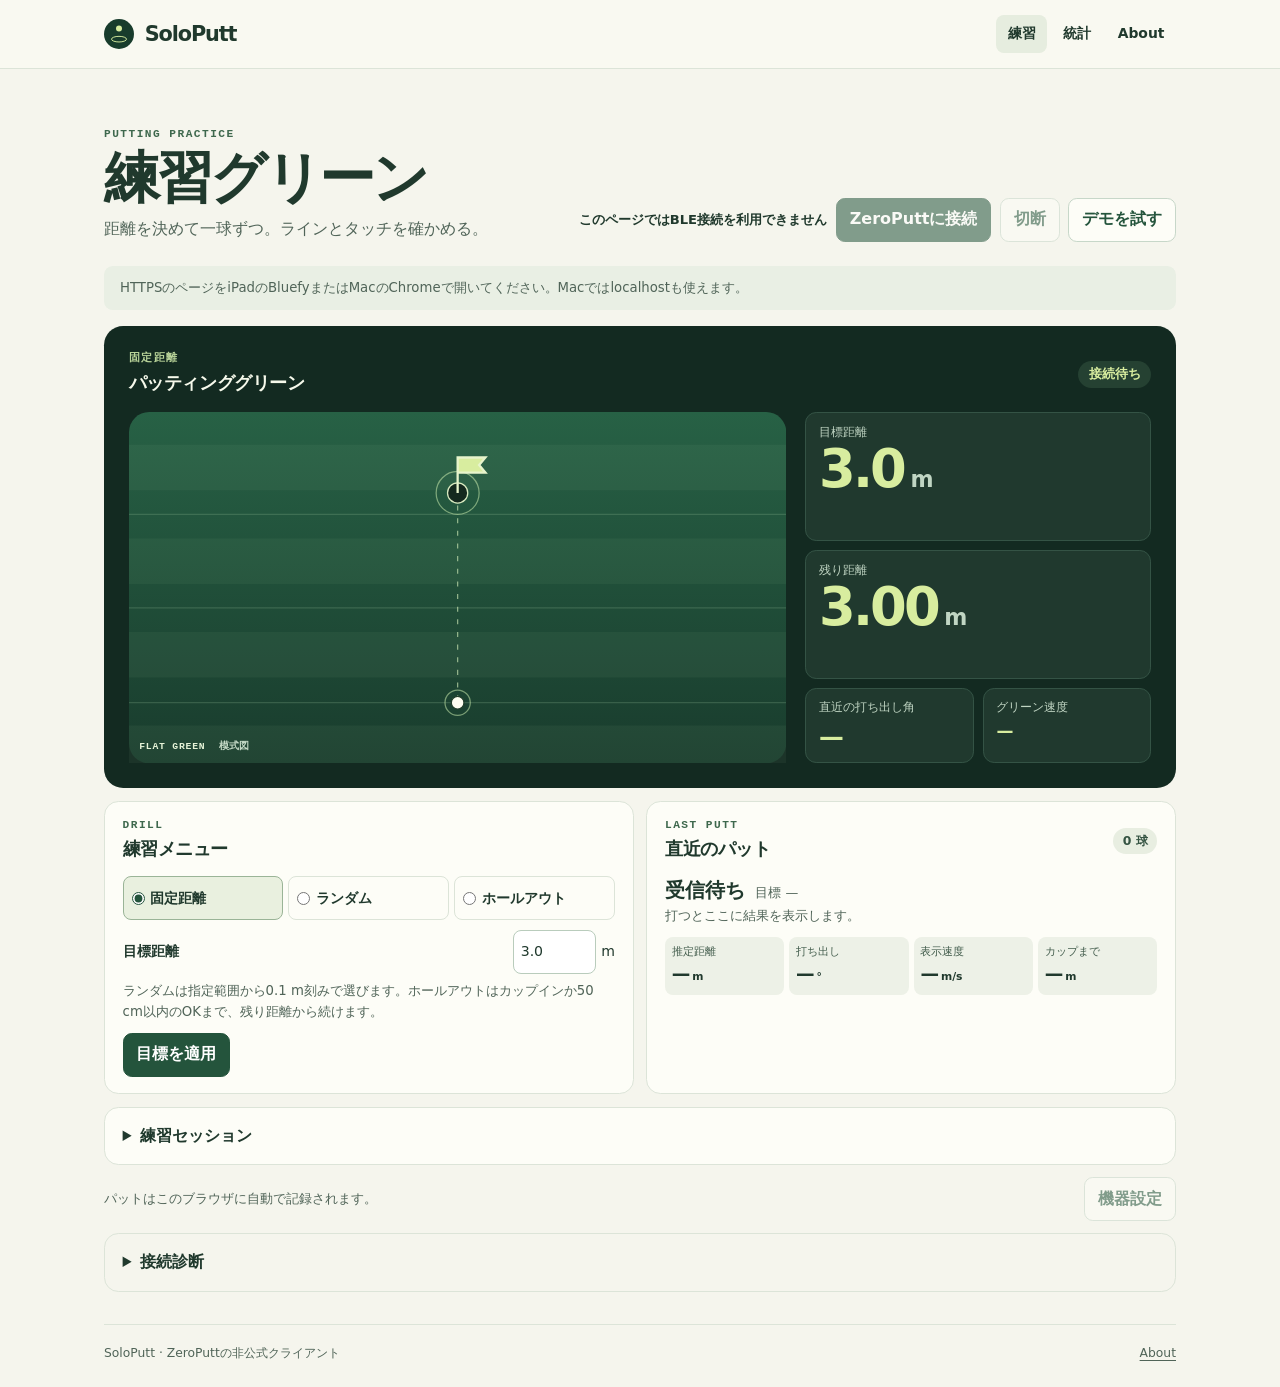
==== site/index.html @ bb700d03 "練習セッションと計測環境を記録" ====
<!doctype html>
<html lang="ja">
<head>
  <meta charset="utf-8">
  <meta name="viewport" content="width=device-width, initial-scale=1">
  <meta name="description" content="SoloPuttはZeroPuttでパッティングを練習し、結果を記録できる非公式Webクライアントです。">
  <title>SoloPutt — パッティング練習</title>
  <link rel="stylesheet" href="./assets/css/style.css">
  <script type="module" src="./assets/js/app.mjs"></script>
</head>
<body>
  <header class="site-header">
    <div class="header-inner">
      <a class="wordmark" href="./" aria-label="SoloPutt ホーム"><span class="brand-mark" aria-hidden="true"></span>SoloPutt</a>
      <nav aria-label="メインメニュー">
        <a href="./" aria-current="page">練習</a><a href="./stats/">統計</a><a href="./about/">About</a>
      </nav>
    </div>
  </header>
  <main>
    <section class="page-heading" aria-labelledby="page-title">
      <div>
        <p class="eyebrow">PUTTING PRACTICE</p>
        <h1 id="page-title">練習グリーン</h1>
        <p>距離を決めて一球ずつ。ラインとタッチを確かめる。</p>
      </div>
      <div class="connection">
        <p id="status" class="status" data-state="idle" role="status">未接続</p>
        <div class="connection-actions">
          <button id="connect" type="button">ZeroPuttに接続</button>
          <button id="disconnect" class="secondary" type="button" disabled>切断</button>
          <button id="practice-demo-toggle" class="secondary" type="button" aria-controls="demo-controls" aria-expanded="false">デモを試す</button>
        </div>
      </div>
    </section>
    <p id="compatibility" class="note banner" hidden>HTTPSのページをiPadのBluefyまたはMacのChromeで開いてください。Macではlocalhostも使えます。</p>

    <section class="green-console" aria-labelledby="green-title">
      <div class="console-top">
        <div><p class="console-kicker" id="scenario-label">固定距離</p><h2 id="green-title">パッティンググリーン</h2></div>
        <span class="console-status" id="round-status" role="status">接続待ち</span>
      </div>
      <div class="console-body">
        <div class="course" id="practice-course">
          <svg viewBox="0 0 520 278" role="img" aria-label="パットの軌道を示すグリーンの模式図">
            <defs>
              <linearGradient id="turf" x2="0%" y2="100%"><stop stop-color="#276145"/><stop offset="1" stop-color="#193c2d"/></linearGradient>
            </defs>
            <rect class="turf" width="520" height="278" rx="16" fill="url(#turf)"/>
            <path class="mow" d="M0 44H520 M0 118H520 M0 192H520 M0 266H520"/>
            <path class="course-lines" d="M0 81H520 M0 155H520 M0 230H520"/>
            <path class="aim-line" d="M260 64V230"/>
            <circle class="cup-ring" cx="260" cy="64" r="17"/>
            <circle class="cup" cx="260" cy="64" r="8"/>
            <path class="flag" d="M260 64V36h22l-5 6 5 6h-22"/>
            <circle class="tee" cx="260" cy="230" r="10"/>
            <line id="trail" x1="260" y1="230" x2="260" y2="230"/>
            <circle id="ball" cx="260" cy="230" r="5"/>
          </svg>
          <div class="course-feedback" id="course-feedback" aria-hidden="true" hidden>
            <span class="feedback-mark" id="feedback-mark"></span>
            <strong id="feedback-title"></strong>
            <small id="feedback-detail"></small>
          </div>
          <span class="course-caption">FLAT GREEN <span>模式図</span></span>
        </div>
        <dl class="console-values">
          <div><dt>目標距離</dt><dd><span id="target">3.0</span><small>m</small></dd></div>
          <div><dt>残り距離</dt><dd><span id="remaining">3.00</span><small>m</small></dd></div>
          <div class="console-detail"><dt>直近の打ち出し角</dt><dd id="green-angle">—</dd></div>
          <div class="console-detail"><dt>グリーン速度</dt><dd id="green-speed">—</dd></div>
        </dl>
      </div>
      <p id="round-progress" class="round-progress" hidden></p>
      <p id="round-notice" class="round-notice" role="status"></p>
      <fieldset id="demo-controls" class="practice-demo" hidden>
        <legend>デモ打球</legend>
        <p>この打球は実打履歴に保存されません。</p>
        <div class="actions">
          <button type="button" data-demo-outcome="holed" data-tone="holed">カップインを再生</button>
          <button type="button" data-demo-outcome="concede" data-tone="concede">OKを再生</button>
          <button type="button" data-demo-outcome="miss" data-tone="miss">ミスを再生</button>
        </div>
      </fieldset>
    </section>

    <div class="practice-grid">
      <section class="panel training-panel" aria-labelledby="training-heading">
        <div class="panel-heading"><p class="eyebrow">DRILL</p><h2 id="training-heading">練習メニュー</h2></div>
        <form id="practice-form">
          <fieldset class="scenario-control">
            <legend class="sr-only">距離の出し方</legend>
            <label><input type="radio" name="scenario" value="fixed" checked><span>固定距離</span></label>
            <label><input type="radio" name="scenario" value="random"><span>ランダム</span></label>
            <label><input type="radio" name="scenario" value="finish"><span>ホールアウト</span></label>
          </fieldset>
          <fieldset id="finish-distance-options" class="finish-distance-options" hidden>
            <legend>開始距離の選び方</legend>
            <label><input type="radio" name="finish-distance" value="fixed" checked> 固定</label>
            <label><input type="radio" name="finish-distance" value="random"> ランダム</label>
          </fieldset>
          <div id="single-distance" class="distance-control">
            <label for="target-range" id="target-label">目標距離</label>
            <div><input id="target-range" type="number" min="0.5" max="20" step="0.1" value="3.0" inputmode="decimal" required><span>m</span></div>
          </div>
          <div id="random-range" class="distance-control random-range" hidden>
            <label>下限 <input id="distance-min" type="number" min="0.5" max="20" step="0.1" value="0.5" inputmode="decimal" required disabled> m</label>
            <label>上限 <input id="distance-max" type="number" min="0.5" max="20" step="0.1" value="3.0" inputmode="decimal" required disabled> m</label>
          </div>
          <p class="note">ランダムは指定範囲から0.1 m刻みで選びます。ホールアウトはカップインか50 cm以内のOKまで、残り距離から続けます。</p>
          <button type="submit" class="apply-target">目標を適用</button>
        </form>
      </section>

      <section class="panel result-panel" aria-labelledby="result-heading">
        <div class="row">
          <div class="panel-heading"><p class="eyebrow">LAST PUTT</p><h2 id="result-heading">直近のパット</h2></div>
          <span id="shot-count" class="count-pill">0 球</span>
        </div>
        <div class="shot-summary">
          <div><strong id="shot-outcome" role="status">受信待ち</strong><span id="shot-target">目標 —</span></div>
          <p id="shot-round" class="shot-round" hidden></p>
          <p id="shot-reason" class="note">打つとここに結果を表示します。</p>
        </div>
        <dl class="measurements">
          <div><dt>推定距離</dt><dd><span id="shot-distance">—</span><small>m</small></dd></div>
          <div><dt>打ち出し</dt><dd><span id="shot-angle">—</span><small id="angle-unit">°</small></dd></div>
          <div><dt>表示速度</dt><dd><span id="shot-speed">—</span><small>m/s</small></dd></div>
          <div><dt>カップまで</dt><dd><span id="shot-remaining">—</span><small>m</small></dd></div>
        </dl>
        <p id="save-status" class="save-status" role="status"></p>
      </section>
    </div>

    <details class="panel session-panel">
      <summary>練習セッション</summary>
      <form id="session-form">
        <div class="session-fields">
          <label>テーマ<input id="session-theme" maxlength="60" placeholder="例：距離感"></label>
          <label>パター<input id="session-putter" maxlength="60"></label>
          <label>マット<input id="session-mat" maxlength="60"></label>
        </div>
        <div class="actions">
          <button type="submit" id="session-start" class="secondary">セッションを開始</button>
          <button type="button" id="session-end" class="secondary" disabled>終了</button>
        </div>
        <p id="session-status" class="note" role="status"></p>
      </form>
    </details>

    <div class="utility-bar">
      <p>パットはこのブラウザに自動で記録されます。</p>
      <button id="open-device-settings" class="secondary" type="button" aria-controls="device-settings" aria-expanded="false" disabled>機器設定</button>
    </div>

    <section id="device-settings" class="panel" aria-labelledby="device-settings-heading" hidden>
      <div class="row">
        <h2 id="device-settings-heading">機器設定</h2>
        <button id="read-device-settings" class="secondary" type="button">本体から読み直す</button>
      </div>
      <dl class="device-values">
        <dt>グリーン速度モード</dt><dd id="device-green-mode">–</dd>
        <dt>グリーン速度</dt><dd id="device-green-speed">–</dd>
      </dl>
      <div class="actions">
        <label for="screen-green-speed">新しいグリーン速度</label>
        <select id="screen-green-speed" disabled>
          <option value="" disabled>速度を選択</option>
        </select>
        <button id="save-green-speed" type="button" disabled>本体に保存</button>
      </div>
      <p id="device-settings-status" class="note" role="status"></p>
      <details>
        <summary>その他の本体設定（閲覧のみ）</summary>
        <p class="note">以下は主にスタンドアロンモードや公式アプリで使う設定です。SoloPuttでは利用せず、現在値のみ表示します。</p>
        <dl class="device-values">
          <dt>Meter / Feet <small>公式アプリのグリーンモードでのグリーンスピード表示</small></dt>
          <dd id="device-unit">–</dd>
          <dt>アニメ効果 <small>スタンドアロン時の本体のボールアニメーション</small></dt>
          <dd id="device-animation">–</dd>
          <dt>パター距離設定 <small>スタンドアロン時の距離設定（検証環境では反映を確認できませんでした）</small></dt>
          <dd id="device-putt-distance">–</dd>
          <dt>コマンド設定 <small>本体センサーで目標距離やグリーンスピードを変更可能にするかどうか</small></dt>
          <dd id="device-command">–</dd>
        </dl>
      </details>
    </section>

    <details class="panel diagnostics">
      <summary>接続診断</summary>
      <p class="note">通常の検索で出てこないときは、絞り込みなしで探せます。TX 9 は計測通知への応答です。</p>
      <button id="scan-all" class="secondary" type="button">絞り込みなしで探す</button>
      <ol id="log"></ol>
    </details>
  </main>
  <footer class="site-footer"><span>SoloPutt · ZeroPuttの非公式クライアント</span><a href="./about/">About</a></footer>
</body>
</html>
---- site/assets/css/style.css ----
:root {
  color-scheme: light;
  font: 16px/1.55 system-ui, -apple-system, sans-serif;
  color: #20392d;
  background: #f5f5ed;
  --text-muted: #506458;
  --line: #dce4d8;
  --paper: #fdfdf7;
  --green: #24543c;
  --lime: #d8ed9f;
}

* { box-sizing: border-box; }
[hidden] { display: none !important; }
body { margin: 0; }
h1, h2, p, dl, dd { margin: 0; }
a { color: inherit; text-underline-offset: .22em; }
:focus-visible { outline: 3px solid #4a8150; outline-offset: 3px; }

.site-header { border-bottom: 1px solid var(--line); background: #f9f9f1; }
.header-inner, main, .site-footer { width: min(100% - 2.5rem, 67rem); margin-inline: auto; }
.header-inner { min-height: 4.25rem; display: flex; align-items: center; justify-content: space-between; gap: 1rem; }
.wordmark { display: inline-flex; gap: .65rem; align-items: center; font-size: 1.3rem; font-weight: 850; letter-spacing: -.055em; text-decoration: none; }
.brand-mark { flex: 0 0 1.9rem; height: 1.9rem; background: url("../images/soloputt-mark.svg") center / contain no-repeat; }
nav { display: flex; align-items: center; gap: .25rem; }
nav a { padding: .5rem .72rem; border-radius: .5rem; font-size: .87rem; font-weight: 700; text-decoration: none; }
nav a:hover, nav a[aria-current="page"] { background: #e6eddf; }
main { padding-block: clamp(1.65rem, 4.5vw, 3.7rem) 2rem; }
.site-footer { border-top: 1px solid var(--line); display: flex; flex-wrap: wrap; justify-content: space-between; gap: .35rem 1rem; padding-block: 1.2rem 1.5rem; font-size: .77rem; color: var(--text-muted); }
.page-heading { display: flex; flex-wrap: wrap; align-items: end; justify-content: space-between; gap: 1.2rem; margin-bottom: 1.5rem; }
.eyebrow, .console-kicker { font: 750 .7rem/1.4 ui-monospace, SFMono-Regular, Menlo, monospace; letter-spacing: .13em; color: #3e684d; }
h1 { font-size: clamp(2rem, 5vw, 3.5rem); font-weight: 850; line-height: 1.14; letter-spacing: -.05em; margin-block: .23rem .45rem; }
.page-heading p:last-child { color: var(--text-muted); }
h2 { font-size: 1.14rem; letter-spacing: -.025em; }
.note { color: var(--text-muted); font-size: .83rem; }
.banner { padding: .75rem 1rem; background: #e9efe4; border-radius: .55rem; margin-block: 0 1rem; }
.connection, .connection-actions, .row, .actions, .utility-bar { display: flex; flex-wrap: wrap; align-items: center; gap: .55rem; }
.row, .utility-bar { justify-content: space-between; gap: .5rem 1rem; }
.status { font-size: .82rem; font-weight: 700; }
.status[data-state="ready"] { color: #195d3d; }
.status[data-state="working"] { color: #7c511b; }
button, select, input { font: inherit; }
button, select { min-height: 44px; border-radius: .55rem; }
button { padding: .48rem .8rem; border: 1px solid var(--green); color: white; background: var(--green); cursor: pointer; font-weight: 700; }
button:not(:disabled):hover { background: #32694c; }
button.secondary { color: var(--green); background: var(--paper); border-color: #c7d7c9; }
button.secondary:not(:disabled):hover { background: #e8efe2; }
button:disabled { opacity: .55; cursor: default; }
select { color: inherit; padding: .35rem .6rem; border: 1px solid #b9ccbc; background: var(--paper); }
.sr-only { position: absolute; width: 1px; height: 1px; padding: 0; margin: -1px; overflow: hidden; clip-path: inset(50%); white-space: nowrap; }

.green-console { padding: clamp(.85rem, 2.5vw, 1.55rem); border-radius: 1.2rem; color: #f6f9eb; background: #132a21; }
.console-top { display: flex; flex-wrap: wrap; justify-content: space-between; gap: .4rem 1rem; align-items: center; margin-bottom: .9rem; }
.console-kicker { color: #b8d399; }
.console-top h2 { margin-top: .15rem; }
.console-status { border-radius: 2rem; padding: .23rem .65rem; font-size: .81rem; font-weight: 750; color: var(--lime); background: #254132; }
.console-body { display: grid; grid-template-columns: minmax(0, 1.9fr) minmax(0, 1fr); gap: clamp(.7rem, 2vw, 1.2rem); }
.course { min-width: 0; align-self: center; position: relative; }
.course svg { width: 100%; display: block; }
.mow { stroke: #b7dfad; stroke-width: 36; opacity: .055; }
.course-lines { stroke: #aad2a9; opacity: .2; }
.aim-line { stroke: #cce8b5; stroke-dasharray: 4 6; opacity: .65; }
.cup-ring, .tee { fill: none; stroke: #c4e6aa; opacity: .56; }
.cup { fill: #14291e; stroke: #d7e9bf; }
.flag { stroke: #e7f5cc; stroke-width: 1.8; fill: var(--lime); }
#trail { stroke: #d9f098; stroke-width: 2; stroke-linecap: round; }
#ball { fill: #fffef1; stroke: #233e2b; stroke-width: 1; }
.course-caption { position: absolute; bottom: .62rem; left: .65rem; color: #e5f2d7; font: 700 .61rem/1.4 ui-monospace, monospace; letter-spacing: .08em; }
.course-caption span { margin-left: .4rem; color: #c6dac7; letter-spacing: 0; }
.console-values { display: grid; grid-template: 1fr 1fr auto / repeat(2, minmax(0, 1fr)); gap: .55rem; }
.console-values > div { padding: .55rem .8rem; background: #20392e; border: 1px solid #345345; border-radius: .7rem; }
.console-values > div:not(.console-detail) { grid-column: 1 / -1; }
.console-values dt { color: #c0d5c3; }
.console-values dd { color: var(--lime); font-size: clamp(1.5rem, 5vw, 3.3rem); line-height: 1.05; letter-spacing: -.055em; }
.console-values dd small { color: #c0d5c3; margin-left: .3em; font-size: .42em; }
.console-values .console-detail dd { margin-top: .2rem; font-size: clamp(.83rem, 2.15vw, 1.06rem); line-height: 1.35; letter-spacing: 0; }
.console-values #green-angle { font-size: clamp(1.1rem, 3vw, 1.55rem); }
dt { font-size: .78rem; }
dd { font-weight: 800; font-variant-numeric: tabular-nums; }

.practice-grid, .about-grid { display: grid; grid-template-columns: 1fr 1fr; gap: .8rem; margin-top: .8rem; }
.panel { min-width: 0; border: 1px solid var(--line); border-radius: .9rem; background: var(--paper); padding: 1rem 1.1rem; }
.panel-heading h2 { margin-top: .12rem; }
.scenario-control { padding: 0; margin: .8rem 0 .6rem; border: 0; display: flex; gap: .32rem; }
.scenario-control label { display: flex; align-items: center; gap: .35rem; flex: 1; min-height: 44px; padding: .4rem .5rem; border-radius: .5rem; border: 1px solid var(--line); cursor: pointer; font-size: .87rem; font-weight: 700; }
.scenario-control label:has(:checked) { background: #e9f0df; border-color: #9ab497; }
.scenario-control input { margin: 0; accent-color: var(--green); }
.distance-control { display: flex; align-items: center; justify-content: space-between; flex-wrap: wrap; gap: .5rem 1rem; margin-bottom: .45rem; font-size: .88rem; }
.distance-control label { font-weight: 650; }
.distance-control input { width: 5.2rem; min-height: 44px; margin-right: .35rem; border: 1px solid #b9ccbc; border-radius: .5rem; padding: .35rem .45rem; color: inherit; background: white; }
.apply-target { margin-top: .65rem; }
.count-pill { border-radius: 2rem; padding: .2rem .6rem; color: #345342; background: #e8eee1; font-size: .78rem; font-weight: 700; }
.shot-summary { margin: .75rem 0 .6rem; }
.shot-summary > div { display: flex; flex-wrap: wrap; align-items: baseline; gap: .25rem .65rem; }
#shot-outcome { font-size: 1.24rem; }
#shot-outcome[data-outcome="holed"] { color: #185336; }
#shot-outcome[data-outcome="concede"] { color: #176064; }
#shot-outcome[data-outcome="miss"] { color: #77521e; }
#shot-target { color: var(--text-muted); font-size: .8rem; }
.measurements { display: grid; grid-template-columns: repeat(4, minmax(0, 1fr)); gap: .32rem; }
.measurements > div { border-radius: .5rem; background: #edf1e7; padding: .4rem .42rem; }
.measurements dt { white-space: nowrap; font-size: .69rem; color: #425c4c; }
.measurements dd { font-size: clamp(.86rem, 2vw, 1.16rem); overflow-wrap: anywhere; }
.measurements small { font-size: .58em; margin-left: .18em; }
.save-status:not(:empty) { margin-top: .55rem; color: #8a4524; font-size: .83rem; }
.utility-bar { margin-block: .75rem; }
.utility-bar p { font-size: .82rem; color: var(--text-muted); }

#device-settings { margin-bottom: .65rem; }
#device-settings .actions, #device-settings details { margin-top: .7rem; }
.device-values { display: grid; grid-template-columns: 1fr 1fr; gap: .45rem .65rem; margin-block: .65rem; }
.device-values dd { font-size: .9rem; overflow-wrap: anywhere; }
.device-values small { display: block; color: var(--text-muted); }
summary { cursor: pointer; font-weight: 700; }
details .note { margin-top: .5rem; }
.diagnostics { background: transparent; }
#scan-all { margin-top: .5rem; }
#log { margin: .5rem 0 0; padding-left: 1.35rem; font: .81rem/1.6 ui-monospace, monospace; overflow-wrap: anywhere; }

.stats-filters { display: flex; flex-wrap: wrap; gap: .5rem; }
.custom-range { width: 100%; padding: 0; margin: 0; border: 0; }
.stats-filter input[type="date"] { min-height: 44px; border: 1px solid #b9ccbc; border-radius: .55rem; padding: .35rem .6rem; background: var(--paper); color: inherit; }
.stats-filter { display: grid; gap: .2rem; min-width: 10rem; font-size: .83rem; font-weight: 700; }
.stat-cards { display: grid; grid-template-columns: repeat(4, minmax(0, 1fr)); gap: .7rem; margin-bottom: .75rem; }
.stat-cards dt { color: var(--text-muted); }
.stat-cards dd { font-size: clamp(1.2rem, 4vw, 2.5rem); }
.stat-cards .stat-note { font-size: .75rem; font-weight: 400; color: var(--text-muted); }
.stats-section, .csv-tools, .demo-tools, .delete-tools { margin-bottom: .7rem; }
#csv-status:not(:empty) { margin-top: .4rem; }
#csv-status[data-error="true"] { color: #8a4524; }
.table-wrap { margin-block: .55rem .4rem; overflow-x: auto; }
table { width: 100%; border-collapse: collapse; white-space: nowrap; font-size: .87rem; font-variant-numeric: tabular-nums; }
th, td { text-align: left; border-bottom: 1px solid var(--line); padding: .53rem .65rem; }
th { background: #e8eee1; font-size: .78rem; }
tbody tr:nth-child(even) { background: #f1f4eb; }
tbody tr:hover { background: #eaf0e4; }
[data-tone] { --tone-ink: #42564c; --tone-bg: #e8eee8; }
[data-tone="left"] { --tone-ink: #334e81; --tone-bg: #e6edf9; }
[data-tone="right"] { --tone-ink: #604373; --tone-bg: #f0e8f4; }
[data-tone="holed"] { --tone-ink: #185336; --tone-bg: #e0f1de; }
[data-tone="concede"] { --tone-ink: #176064; --tone-bg: #dff1ef; }
[data-tone="short"], [data-tone="miss"] { --tone-ink: #77521e; --tone-bg: #f8edd6; }
[data-tone="over"] { --tone-ink: #823d30; --tone-bg: #f9e9e2; }
.metric { display: inline-block; padding: .15rem .45rem; border-radius: .35rem; color: var(--tone-ink); background: var(--tone-bg); font-weight: 650; }
.stat-accent { border-top: .25rem solid var(--tone-ink); }
.stat-accent dd { color: var(--tone-ink); }
.history-pages { display: flex; flex-wrap: wrap; justify-content: space-between; gap: .5rem; margin-top: .75rem; }
.direction-sides { display: grid; grid-template-columns: 1fr 1.3fr 1fr; gap: .4rem; margin-top: .75rem; text-align: center; }
.direction-sides div { color: var(--tone-ink); padding: .4rem .25rem; border-radius: .45rem; background: var(--tone-bg); }
.direction-sides dd { font-size: .88rem; }
.direction-count { display: block; font-size: .73rem; font-weight: 600; }
.direction-table { table-layout: fixed; }
.direction-table th, .direction-table td { text-align: center; padding-inline: .4rem; }
.direction-table th:nth-child(2) { width: clamp(4.5rem, 15vw, 6rem); }
.direction-bar { display: grid; grid-template-columns: clamp(1.6rem, 5vw, 2.6rem) minmax(0, 1fr); align-items: center; gap: .25rem; }
.direction-bar.right { grid-template-columns: minmax(0, 1fr) clamp(1.6rem, 5vw, 2.6rem); }
.direction-track { position: relative; display: block; height: .85rem; border-radius: .25rem; background: #e8eee1; }
.direction-bar.right .direction-track { grid-area: 1 / 1; }
.direction-track > span { position: absolute; inset-block: 0; inset-inline-end: 0; border-radius: inherit; background: #526b9b; }
.direction-bar.right .direction-track > span { inset-inline: 0 auto; background: #79618c; }
#pace-chart .direction-track > span { background: #a67828; }
#pace-chart .direction-bar.right .direction-track > span { background: #a2503d; }

.article p { color: var(--text-muted); margin-top: .65rem; }
.article a { color: var(--green); font-weight: 700; }

@media (max-width: 46rem) {
  .practice-grid { grid-template-columns: 1fr; }
}
@media (max-width: 32rem) {
  .header-inner, main, .site-footer { width: calc(100% - 1.25rem); }
  .header-inner { gap: .4rem; }
  nav { gap: .1rem; }
  nav a { padding: .48rem .45rem; }
  .console-body { grid-template-columns: 1fr; }
  .console-values { grid-template-rows: auto auto; }
  .console-values > div:not(.console-detail) { grid-column: auto; }
  .console-values > div { padding: .45rem .36rem; }
  .console-values dt { font-size: .68rem; }
  .about-grid { grid-template-columns: 1fr; }
  .stat-cards { grid-template-columns: repeat(2, minmax(0, 1fr)); gap: .3rem; }
  .stat-cards .panel { padding: .5rem .4rem; }
}

.course-feedback {
  position: absolute;
  inset-inline: .35rem;
  top: 57%;
  transform: translateY(-50%);
  width: fit-content;
  max-width: calc(100% - .7rem);
  margin-inline: auto;
  display: grid;
  justify-items: center;
  gap: .12rem;
  padding: .42rem clamp(.6rem, 2vw, 1.15rem);
  border-radius: .8rem;
  color: var(--tone-ink);
  background: var(--tone-bg);
  box-shadow: 0 .35rem 1.15rem #09191155;
  text-align: center;
  pointer-events: none;
  animation: feedback-pop .26s ease-out both;
}
.feedback-mark { border-radius: 50%; display: grid; place-items: center; min-width: 1.7rem; height: 1.7rem; padding-inline: .2rem; background: var(--tone-ink); color: #fff; font-size: .82rem; font-weight: 800; }
.course-feedback strong { font-size: clamp(1rem, 3vw, 1.4rem); line-height: 1.15; }
.course-feedback small { font-size: .74rem; font-weight: 650; }
.course[data-feedback="holed"] .cup-ring { transform-box: fill-box; transform-origin: center; stroke: #d9f098; stroke-width: 2.5; animation: cup-pulse .68s ease-out 2; }
.course[data-feedback="concede"] #trail { stroke: #91e1d6; }
.course[data-feedback="miss"] #trail { stroke: #f2c481; }
@keyframes feedback-pop { from { transform: translateY(-45%) scale(.94); opacity: 0; } to { transform: translateY(-50%) scale(1); opacity: 1; } }
@keyframes cup-pulse { from { transform: scale(.72); opacity: 1; } to { transform: scale(1.85); opacity: 0; } }
@media (prefers-reduced-motion: reduce) {
  .course-feedback, .course[data-feedback="holed"] .cup-ring { animation: none; }
}

.round-progress { margin-top: .7rem; color: #cbe3b7; font-size: .85rem; font-weight: 700; }
.round-notice:not(:empty) { margin-top: .35rem; color: #ffe0aa; font-size: .82rem; }
.shot-round { margin-top: .3rem; font-size: .88rem; font-weight: 750; }
.finish-totals { display: grid; grid-template-columns: repeat(auto-fit, minmax(7.3rem, 1fr)); gap: .4rem; margin-block: .7rem .45rem; }
.finish-totals > div { padding: .45rem .55rem; border-radius: .45rem; color: var(--tone-ink, #42564c); background: var(--tone-bg, #e8eee8); }
.finish-totals dd { font-size: 1rem; }

#demo-status { font-size: .88rem; font-weight: 750; }

.finish-distance-options { border: 0; margin: 0 0 .6rem; padding: 0; font-size: .88rem; }
.finish-distance-options legend { margin-bottom: .2rem; font-weight: 650; }
.finish-distance-options label { display: inline-flex; align-items: center; min-height: 36px; margin-right: .65rem; }
.finish-distance-options input { accent-color: var(--green); margin-right: .25rem; }
.random-range { justify-content: flex-start; }
.random-range input { margin-inline: .2rem 0; }

.practice-demo { margin: .8rem 0 0; padding: .5rem .65rem .65rem; border: 1px solid #4a6755; border-radius: .55rem; }
.practice-demo legend { padding-inline: .25rem; color: #d9ecc6; font-weight: 750; }
.practice-demo p { color: #c0d5c3; font-size: .82rem; }
.practice-demo .actions { margin-top: .45rem; }
.practice-demo button[data-tone] { border-color: var(--tone-bg); background: var(--tone-bg); color: var(--tone-ink); }
.practice-demo button[data-tone]:not(:disabled):hover { filter: brightness(1.08); }

.delete-range { display: flex; flex-wrap: wrap; align-items: end; gap: .5rem; margin-block: .7rem; }
button.secondary.danger-button { color: #873c34; border-color: #d9b8b2; }
button.secondary.danger-button:not(:disabled):hover { background: #f8e9e5; }
#delete-status:not(:empty) { margin-top: .45rem; }
#delete-status[data-error="true"] { color: #873c34; }

.session-panel { margin-top: .8rem; }
.session-fields { display: flex; flex-wrap: wrap; gap: .5rem; margin-block: .65rem; }
.session-fields label { display: grid; flex: 1 1 10rem; gap: .25rem; font-size: .85rem; font-weight: 650; }
.session-fields input { min-width: 0; min-height: 44px; padding: .4rem .55rem; border: 1px solid #b9ccbc; border-radius: .55rem; color: inherit; background: var(--paper); }
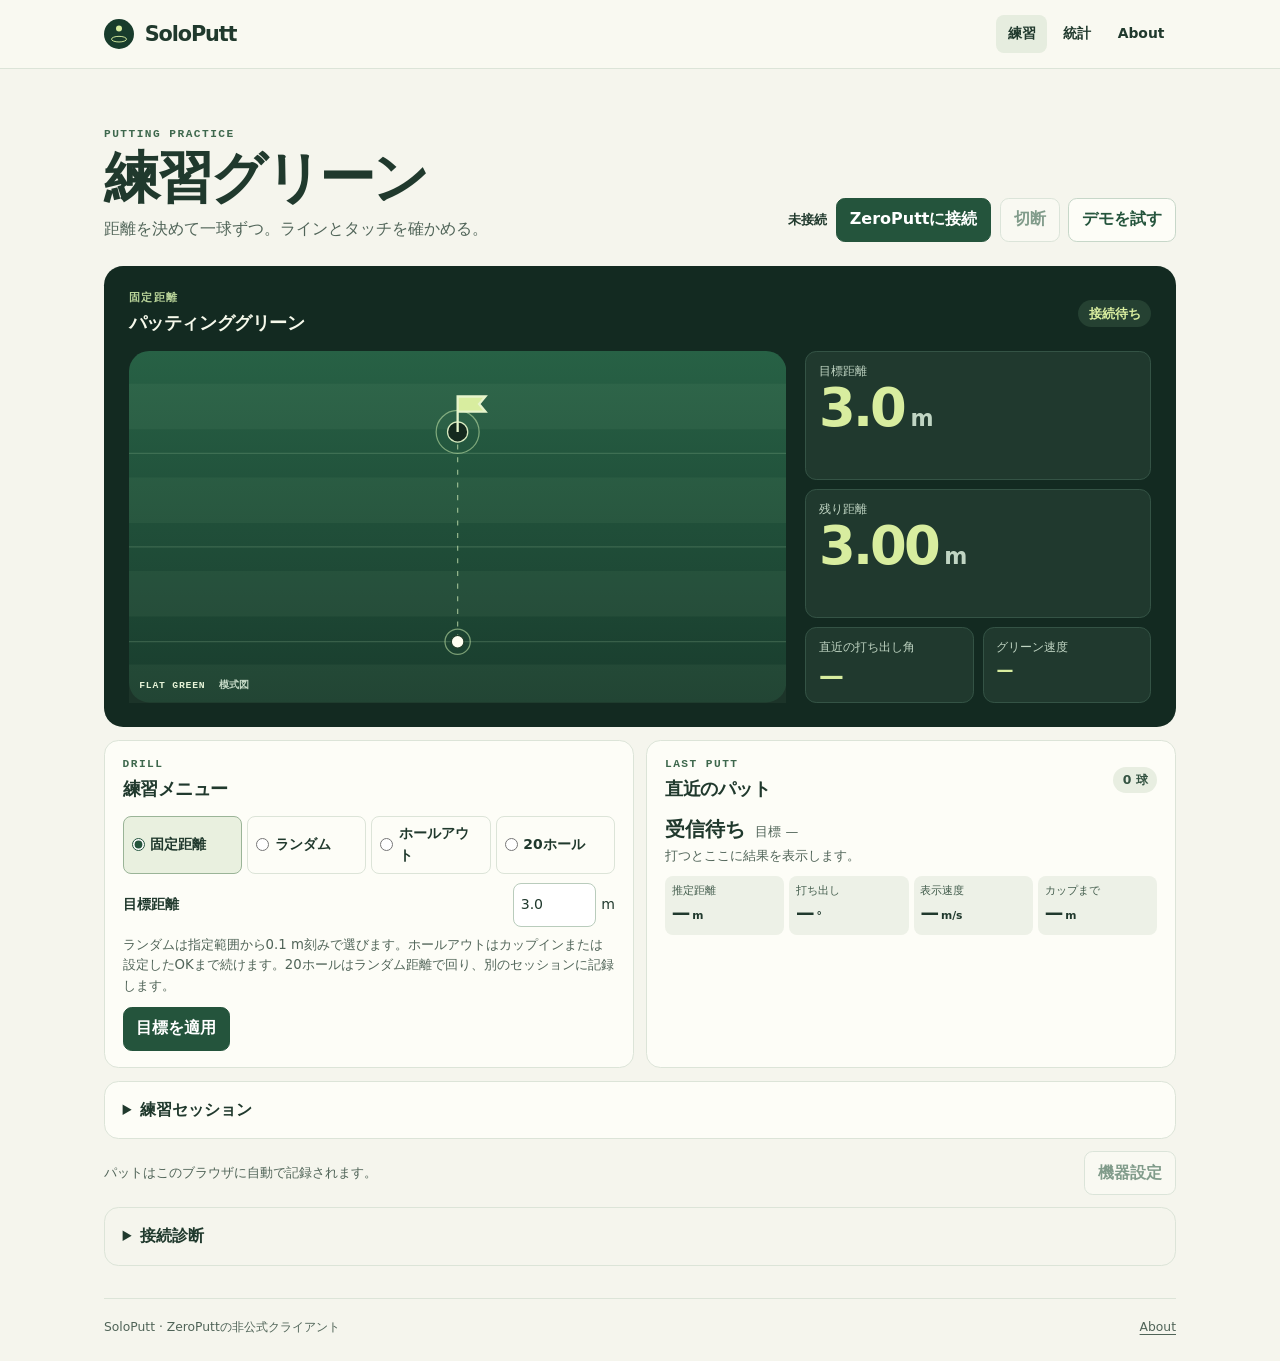
==== commit 41005c54: "20ホールを独立メニューにし進行表示を明確化" ====
--- a/site/index.html
+++ b/site/index.html
@@ -40,6 +40,8 @@
         <div><p class="console-kicker" id="scenario-label">固定距離</p><h2 id="green-title">パッティンググリーン</h2></div>
         <span class="console-status" id="round-status" role="status">接続待ち</span>
       </div>
+      <p id="green-shot-summary" class="green-shot-summary" role="status" hidden></p>
+      <p id="test-progress" class="round-progress test-progress" role="status" hidden></p>
       <div class="console-body">
         <div class="course" id="practice-course">
           <svg viewBox="0 0 520 278" role="img" aria-label="パットの軌道を示すグリーンの模式図">
@@ -93,11 +95,19 @@
             <label><input type="radio" name="scenario" value="fixed" checked><span>固定距離</span></label>
             <label><input type="radio" name="scenario" value="random"><span>ランダム</span></label>
             <label><input type="radio" name="scenario" value="finish"><span>ホールアウト</span></label>
+            <label><input type="radio" name="scenario" value="test"><span>20ホール</span></label>
           </fieldset>
           <fieldset id="finish-distance-options" class="finish-distance-options" hidden>
-            <legend>開始距離の選び方</legend>
-            <label><input type="radio" name="finish-distance" value="fixed" checked> 固定</label>
-            <label><input type="radio" name="finish-distance" value="random"> ランダム</label>
+            <legend>ホールアウトの設定</legend>
+            <div id="finish-start-choice">
+              <label><input type="radio" name="finish-distance" value="fixed" checked> 固定</label>
+              <label><input type="radio" name="finish-distance" value="random"> ランダム</label>
+            </div>
+            <label for="ok-distance">OKの距離
+              <select id="ok-distance" name="ok-distance">
+                <option value="0">なし</option><option value="0.3">30 cm</option><option value="0.5" selected>50 cm</option>
+              </select>
+            </label>
           </fieldset>
           <div id="single-distance" class="distance-control">
             <label for="target-range" id="target-label">目標距離</label>
@@ -107,8 +117,8 @@
             <label>下限 <input id="distance-min" type="number" min="0.5" max="20" step="0.1" value="0.5" inputmode="decimal" required disabled> m</label>
             <label>上限 <input id="distance-max" type="number" min="0.5" max="20" step="0.1" value="3.0" inputmode="decimal" required disabled> m</label>
           </div>
-          <p class="note">ランダムは指定範囲から0.1 m刻みで選びます。ホールアウトはカップインか50 cm以内のOKまで、残り距離から続けます。</p>
-          <button type="submit" class="apply-target">目標を適用</button>
+          <p class="note">ランダムは指定範囲から0.1 m刻みで選びます。ホールアウトはカップインまたは設定したOKまで続けます。20ホールはランダム距離で回り、別のセッションに記録します。</p>
+          <button id="apply-practice" type="submit" class="apply-target">目標を適用</button>
         </form>
       </section>
 
--- a/site/assets/css/style.css
+++ b/site/assets/css/style.css
@@ -53,6 +53,17 @@
 .console-top { display: flex; flex-wrap: wrap; justify-content: space-between; gap: .4rem 1rem; align-items: center; margin-bottom: .9rem; }
 .console-kicker { color: #b8d399; }
 .console-top h2 { margin-top: .15rem; }
+.green-shot-summary {
+  margin-bottom: .6rem;
+  padding: .35rem .6rem;
+  border-radius: .45rem;
+  background: #294a37;
+  color: #edf5dc;
+  font-size: clamp(.72rem, 2.7vw, .92rem);
+  font-weight: 700;
+  font-variant-numeric: tabular-nums;
+  overflow-wrap: anywhere;
+}
 .console-status { border-radius: 2rem; padding: .23rem .65rem; font-size: .81rem; font-weight: 750; color: var(--lime); background: #254132; }
 .console-body { display: grid; grid-template-columns: minmax(0, 1.9fr) minmax(0, 1fr); gap: clamp(.7rem, 2vw, 1.2rem); }
 .course { min-width: 0; align-self: center; position: relative; }
@@ -82,7 +93,7 @@
 .panel { min-width: 0; border: 1px solid var(--line); border-radius: .9rem; background: var(--paper); padding: 1rem 1.1rem; }
 .panel-heading h2 { margin-top: .12rem; }
 .scenario-control { padding: 0; margin: .8rem 0 .6rem; border: 0; display: flex; gap: .32rem; }
-.scenario-control label { display: flex; align-items: center; gap: .35rem; flex: 1; min-height: 44px; padding: .4rem .5rem; border-radius: .5rem; border: 1px solid var(--line); cursor: pointer; font-size: .87rem; font-weight: 700; }
+.scenario-control label { min-width: 0; display: flex; align-items: center; gap: .35rem; flex: 1; min-height: 44px; padding: .4rem .5rem; border-radius: .5rem; border: 1px solid var(--line); cursor: pointer; font-size: .87rem; font-weight: 700; }
 .scenario-control label:has(:checked) { background: #e9f0df; border-color: #9ab497; }
 .scenario-control input { margin: 0; accent-color: var(--green); }
 .distance-control { display: flex; align-items: center; justify-content: space-between; flex-wrap: wrap; gap: .5rem 1rem; margin-bottom: .45rem; font-size: .88rem; }
@@ -178,6 +189,7 @@
   .console-values > div { padding: .45rem .36rem; }
   .console-values dt { font-size: .68rem; }
   .about-grid { grid-template-columns: 1fr; }
+  .scenario-control { display: grid; grid-template-columns: repeat(2, minmax(0, 1fr)); }
   .stat-cards { grid-template-columns: repeat(2, minmax(0, 1fr)); gap: .3rem; }
   .stat-cards .panel { padding: .5rem .4rem; }
 }
@@ -215,6 +227,7 @@
 }
 
 .round-progress { margin-top: .7rem; color: #cbe3b7; font-size: .85rem; font-weight: 700; }
+.test-progress { margin-top: 0; margin-bottom: .6rem; }
 .round-notice:not(:empty) { margin-top: .35rem; color: #ffe0aa; font-size: .82rem; }
 .shot-round { margin-top: .3rem; font-size: .88rem; font-weight: 750; }
 .finish-totals { display: grid; grid-template-columns: repeat(auto-fit, minmax(7.3rem, 1fr)); gap: .4rem; margin-block: .7rem .45rem; }
@@ -247,3 +260,22 @@
 .session-fields { display: flex; flex-wrap: wrap; gap: .5rem; margin-block: .65rem; }
 .session-fields label { display: grid; flex: 1 1 10rem; gap: .25rem; font-size: .85rem; font-weight: 650; }
 .session-fields input { min-width: 0; min-height: 44px; padding: .4rem .55rem; border: 1px solid #b9ccbc; border-radius: .55rem; color: inherit; background: var(--paper); }
+
+.analysis-panel { margin-bottom: .7rem; }
+.analysis-controls { align-items: end; margin-block: .65rem; }
+.analysis-controls .stats-filter { min-width: 0; max-width: 100%; }
+#analysis-session { width: 21rem; max-width: 100%; }
+.analysis-section { margin-top: .95rem; padding-top: .75rem; border-top: 1px solid var(--line); }
+.analysis-section .note { margin-top: .25rem; }
+#analysis-scatter { display: block; width: min(100%, 42rem); margin-block: .4rem; border-radius: .55rem; background: #f1f4eb; }
+#analysis-scatter text { fill: #42564c; font: 11px system-ui, sans-serif; }
+#analysis-scatter line { stroke: #82988a; }
+#analysis-scatter circle { fill: #9a5242; opacity: .58; }
+#analysis-scatter circle[data-outcome="concede"] { fill: #176064; }
+#analysis-scatter circle[data-outcome="unjudged"] { fill: #66786c; }
+#analysis-scatter .cup-point { fill: #225a3b; opacity: 1; }
+.angle-trend { display: block; height: .3rem; min-width: .12rem; margin-top: .2rem; border-radius: .2rem; background: #526b9b; }
+
+.about-device { display: grid; grid-template-columns: minmax(0, 1.2fr) minmax(0, 1fr); gap: 1.1rem; align-items: center; }
+.about-device img { display: block; width: 100%; height: auto; border-radius: .6rem; }
+@media (max-width: 40rem) { .about-device { grid-template-columns: 1fr; } }
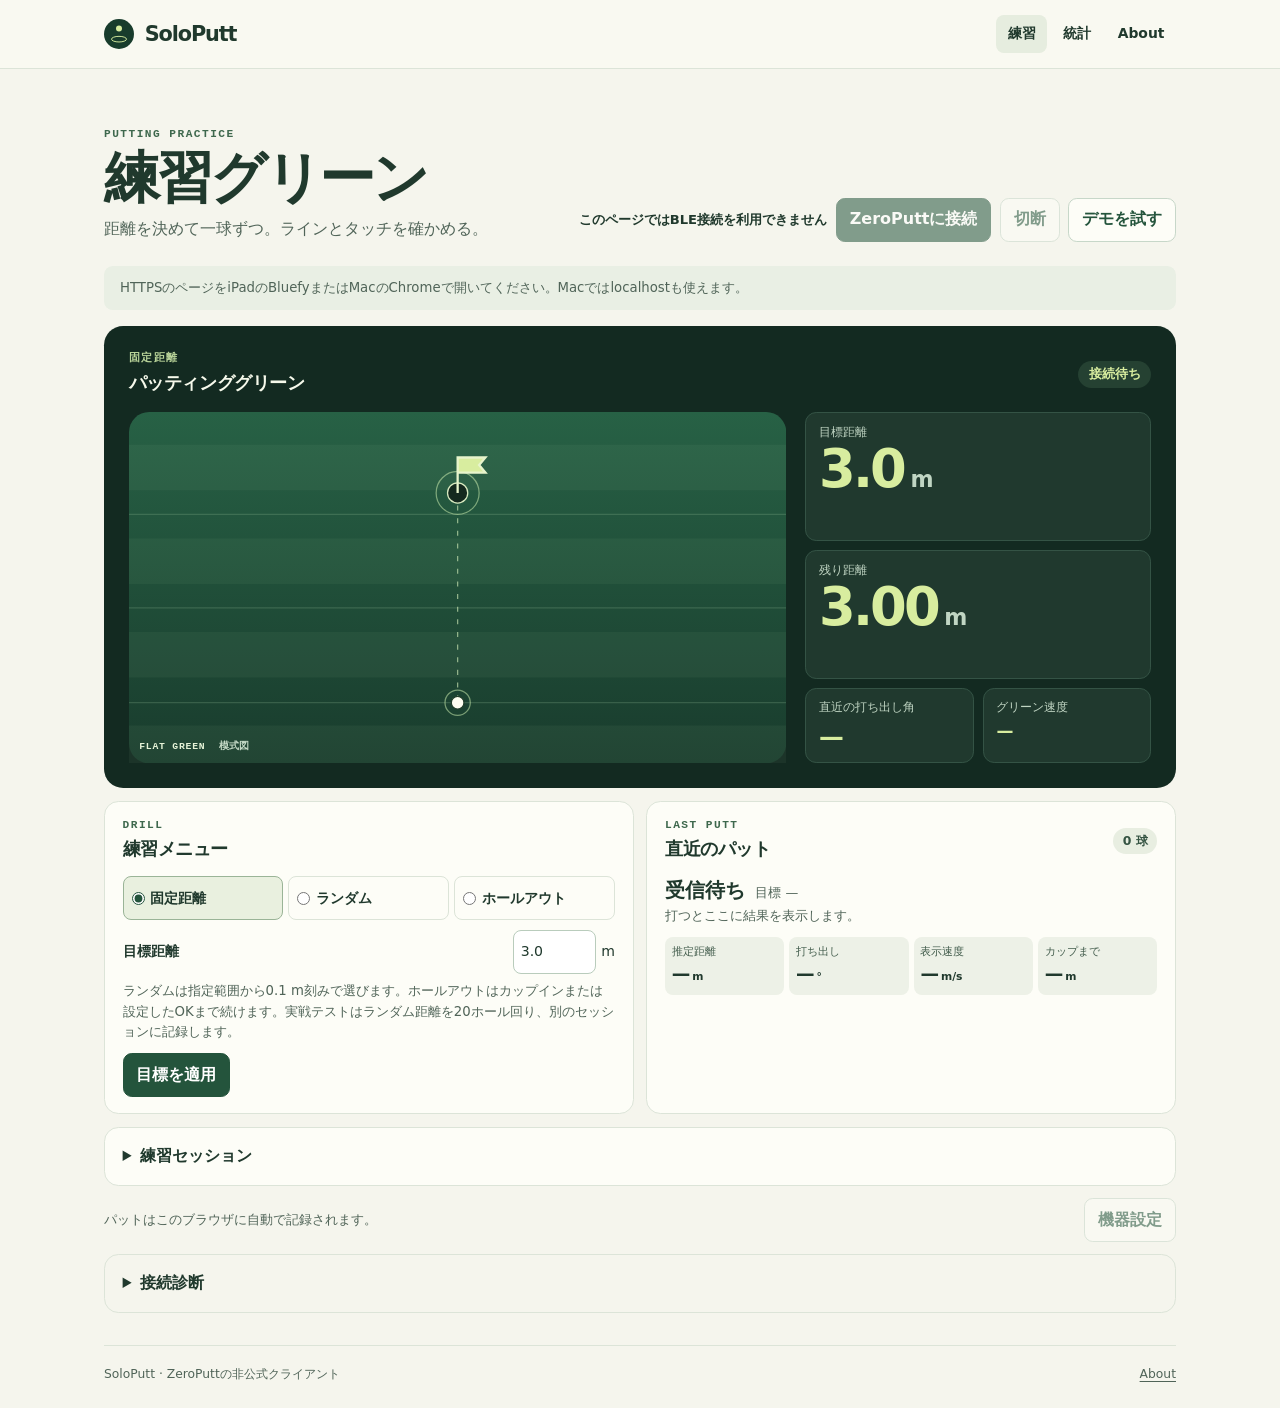
==== commit fbba8b80: "グリーン上に前後・左右・残りのショット結果を表示" ====
--- a/site/index.html
+++ b/site/index.html
@@ -41,7 +41,6 @@
         <span class="console-status" id="round-status" role="status">接続待ち</span>
       </div>
       <p id="green-shot-summary" class="green-shot-summary" role="status" hidden></p>
-      <p id="test-progress" class="round-progress test-progress" role="status" hidden></p>
       <div class="console-body">
         <div class="course" id="practice-course">
           <svg viewBox="0 0 520 278" role="img" aria-label="パットの軌道を示すグリーンの模式図">
@@ -73,6 +72,7 @@
           <div class="console-detail"><dt>グリーン速度</dt><dd id="green-speed">—</dd></div>
         </dl>
       </div>
+      <p id="test-progress" class="round-progress" role="status" hidden></p>
       <p id="round-progress" class="round-progress" hidden></p>
       <p id="round-notice" class="round-notice" role="status"></p>
       <fieldset id="demo-controls" class="practice-demo" hidden>
@@ -95,14 +95,12 @@
             <label><input type="radio" name="scenario" value="fixed" checked><span>固定距離</span></label>
             <label><input type="radio" name="scenario" value="random"><span>ランダム</span></label>
             <label><input type="radio" name="scenario" value="finish"><span>ホールアウト</span></label>
-            <label><input type="radio" name="scenario" value="test"><span>20ホール</span></label>
           </fieldset>
           <fieldset id="finish-distance-options" class="finish-distance-options" hidden>
-            <legend>ホールアウトの設定</legend>
-            <div id="finish-start-choice">
-              <label><input type="radio" name="finish-distance" value="fixed" checked> 固定</label>
-              <label><input type="radio" name="finish-distance" value="random"> ランダム</label>
-            </div>
+            <legend>開始距離の選び方</legend>
+            <label><input type="radio" name="finish-distance" value="fixed" checked> 固定</label>
+            <label><input type="radio" name="finish-distance" value="random"> ランダム</label>
+            <label><input type="checkbox" id="test-twenty" name="test-twenty"> 実戦テスト20ホール</label>
             <label for="ok-distance">OKの距離
               <select id="ok-distance" name="ok-distance">
                 <option value="0">なし</option><option value="0.3">30 cm</option><option value="0.5" selected>50 cm</option>
@@ -117,8 +115,8 @@
             <label>下限 <input id="distance-min" type="number" min="0.5" max="20" step="0.1" value="0.5" inputmode="decimal" required disabled> m</label>
             <label>上限 <input id="distance-max" type="number" min="0.5" max="20" step="0.1" value="3.0" inputmode="decimal" required disabled> m</label>
           </div>
-          <p class="note">ランダムは指定範囲から0.1 m刻みで選びます。ホールアウトはカップインまたは設定したOKまで続けます。20ホールはランダム距離で回り、別のセッションに記録します。</p>
-          <button id="apply-practice" type="submit" class="apply-target">目標を適用</button>
+          <p class="note">ランダムは指定範囲から0.1 m刻みで選びます。ホールアウトはカップインまたは設定したOKまで続けます。実戦テストはランダム距離を20ホール回り、別のセッションに記録します。</p>
+          <button type="submit" class="apply-target">目標を適用</button>
         </form>
       </section>
 
--- a/site/assets/css/style.css
+++ b/site/assets/css/style.css
@@ -93,7 +93,7 @@
 .panel { min-width: 0; border: 1px solid var(--line); border-radius: .9rem; background: var(--paper); padding: 1rem 1.1rem; }
 .panel-heading h2 { margin-top: .12rem; }
 .scenario-control { padding: 0; margin: .8rem 0 .6rem; border: 0; display: flex; gap: .32rem; }
-.scenario-control label { min-width: 0; display: flex; align-items: center; gap: .35rem; flex: 1; min-height: 44px; padding: .4rem .5rem; border-radius: .5rem; border: 1px solid var(--line); cursor: pointer; font-size: .87rem; font-weight: 700; }
+.scenario-control label { display: flex; align-items: center; gap: .35rem; flex: 1; min-height: 44px; padding: .4rem .5rem; border-radius: .5rem; border: 1px solid var(--line); cursor: pointer; font-size: .87rem; font-weight: 700; }
 .scenario-control label:has(:checked) { background: #e9f0df; border-color: #9ab497; }
 .scenario-control input { margin: 0; accent-color: var(--green); }
 .distance-control { display: flex; align-items: center; justify-content: space-between; flex-wrap: wrap; gap: .5rem 1rem; margin-bottom: .45rem; font-size: .88rem; }
@@ -189,7 +189,6 @@
   .console-values > div { padding: .45rem .36rem; }
   .console-values dt { font-size: .68rem; }
   .about-grid { grid-template-columns: 1fr; }
-  .scenario-control { display: grid; grid-template-columns: repeat(2, minmax(0, 1fr)); }
   .stat-cards { grid-template-columns: repeat(2, minmax(0, 1fr)); gap: .3rem; }
   .stat-cards .panel { padding: .5rem .4rem; }
 }
@@ -227,7 +226,6 @@
 }
 
 .round-progress { margin-top: .7rem; color: #cbe3b7; font-size: .85rem; font-weight: 700; }
-.test-progress { margin-top: 0; margin-bottom: .6rem; }
 .round-notice:not(:empty) { margin-top: .35rem; color: #ffe0aa; font-size: .82rem; }
 .shot-round { margin-top: .3rem; font-size: .88rem; font-weight: 750; }
 .finish-totals { display: grid; grid-template-columns: repeat(auto-fit, minmax(7.3rem, 1fr)); gap: .4rem; margin-block: .7rem .45rem; }
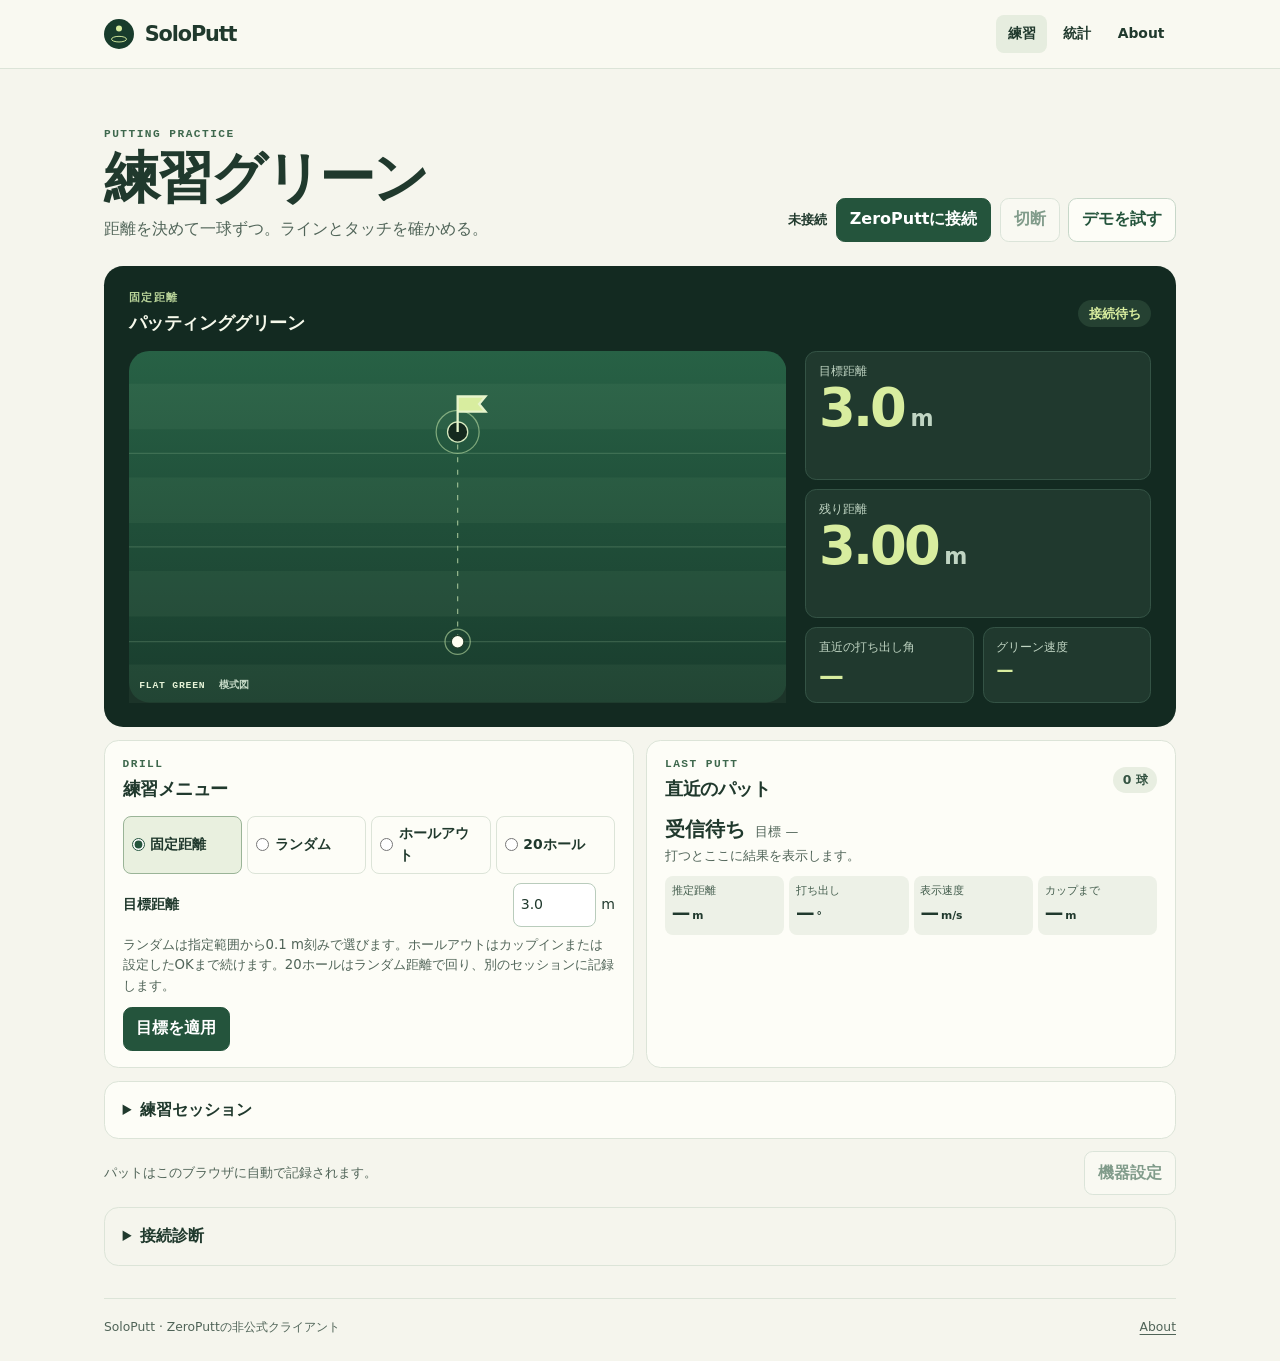
==== commit 3305e80d: "トップの接続案内を対応ブラウザの説明に揃える" ====
--- a/site/index.html
+++ b/site/index.html
@@ -33,7 +33,7 @@
         </div>
       </div>
     </section>
-    <p id="compatibility" class="note banner" hidden>HTTPSのページをiPadのBluefyまたはMacのChromeで開いてください。Macではlocalhostも使えます。</p>
+    <p id="compatibility" class="note banner" hidden>ZeroPuttに接続するには、Web Bluetooth APIに対応したブラウザでSoloPuttのHTTPSページを開いてください。<a href="./about/#browser-heading">対応ブラウザを見る</a></p>
 
     <section class="green-console" aria-labelledby="green-title">
       <div class="console-top">
@@ -41,6 +41,7 @@
         <span class="console-status" id="round-status" role="status">接続待ち</span>
       </div>
       <p id="green-shot-summary" class="green-shot-summary" role="status" hidden></p>
+      <p id="test-progress" class="round-progress test-progress" role="status" hidden></p>
       <div class="console-body">
         <div class="course" id="practice-course">
           <svg viewBox="0 0 520 278" role="img" aria-label="パットの軌道を示すグリーンの模式図">
@@ -72,7 +73,6 @@
           <div class="console-detail"><dt>グリーン速度</dt><dd id="green-speed">—</dd></div>
         </dl>
       </div>
-      <p id="test-progress" class="round-progress" role="status" hidden></p>
       <p id="round-progress" class="round-progress" hidden></p>
       <p id="round-notice" class="round-notice" role="status"></p>
       <fieldset id="demo-controls" class="practice-demo" hidden>
@@ -95,12 +95,14 @@
             <label><input type="radio" name="scenario" value="fixed" checked><span>固定距離</span></label>
             <label><input type="radio" name="scenario" value="random"><span>ランダム</span></label>
             <label><input type="radio" name="scenario" value="finish"><span>ホールアウト</span></label>
+            <label><input type="radio" name="scenario" value="test"><span>20ホール</span></label>
           </fieldset>
           <fieldset id="finish-distance-options" class="finish-distance-options" hidden>
-            <legend>開始距離の選び方</legend>
-            <label><input type="radio" name="finish-distance" value="fixed" checked> 固定</label>
-            <label><input type="radio" name="finish-distance" value="random"> ランダム</label>
-            <label><input type="checkbox" id="test-twenty" name="test-twenty"> 実戦テスト20ホール</label>
+            <legend>ホールアウトの設定</legend>
+            <div id="finish-start-choice">
+              <label><input type="radio" name="finish-distance" value="fixed" checked> 固定</label>
+              <label><input type="radio" name="finish-distance" value="random"> ランダム</label>
+            </div>
             <label for="ok-distance">OKの距離
               <select id="ok-distance" name="ok-distance">
                 <option value="0">なし</option><option value="0.3">30 cm</option><option value="0.5" selected>50 cm</option>
@@ -115,8 +117,8 @@
             <label>下限 <input id="distance-min" type="number" min="0.5" max="20" step="0.1" value="0.5" inputmode="decimal" required disabled> m</label>
             <label>上限 <input id="distance-max" type="number" min="0.5" max="20" step="0.1" value="3.0" inputmode="decimal" required disabled> m</label>
           </div>
-          <p class="note">ランダムは指定範囲から0.1 m刻みで選びます。ホールアウトはカップインまたは設定したOKまで続けます。実戦テストはランダム距離を20ホール回り、別のセッションに記録します。</p>
-          <button type="submit" class="apply-target">目標を適用</button>
+          <p class="note">ランダムは指定範囲から0.1 m刻みで選びます。ホールアウトはカップインまたは設定したOKまで続けます。20ホールはランダム距離で回り、別のセッションに記録します。</p>
+          <button id="apply-practice" type="submit" class="apply-target">目標を適用</button>
         </form>
       </section>
 
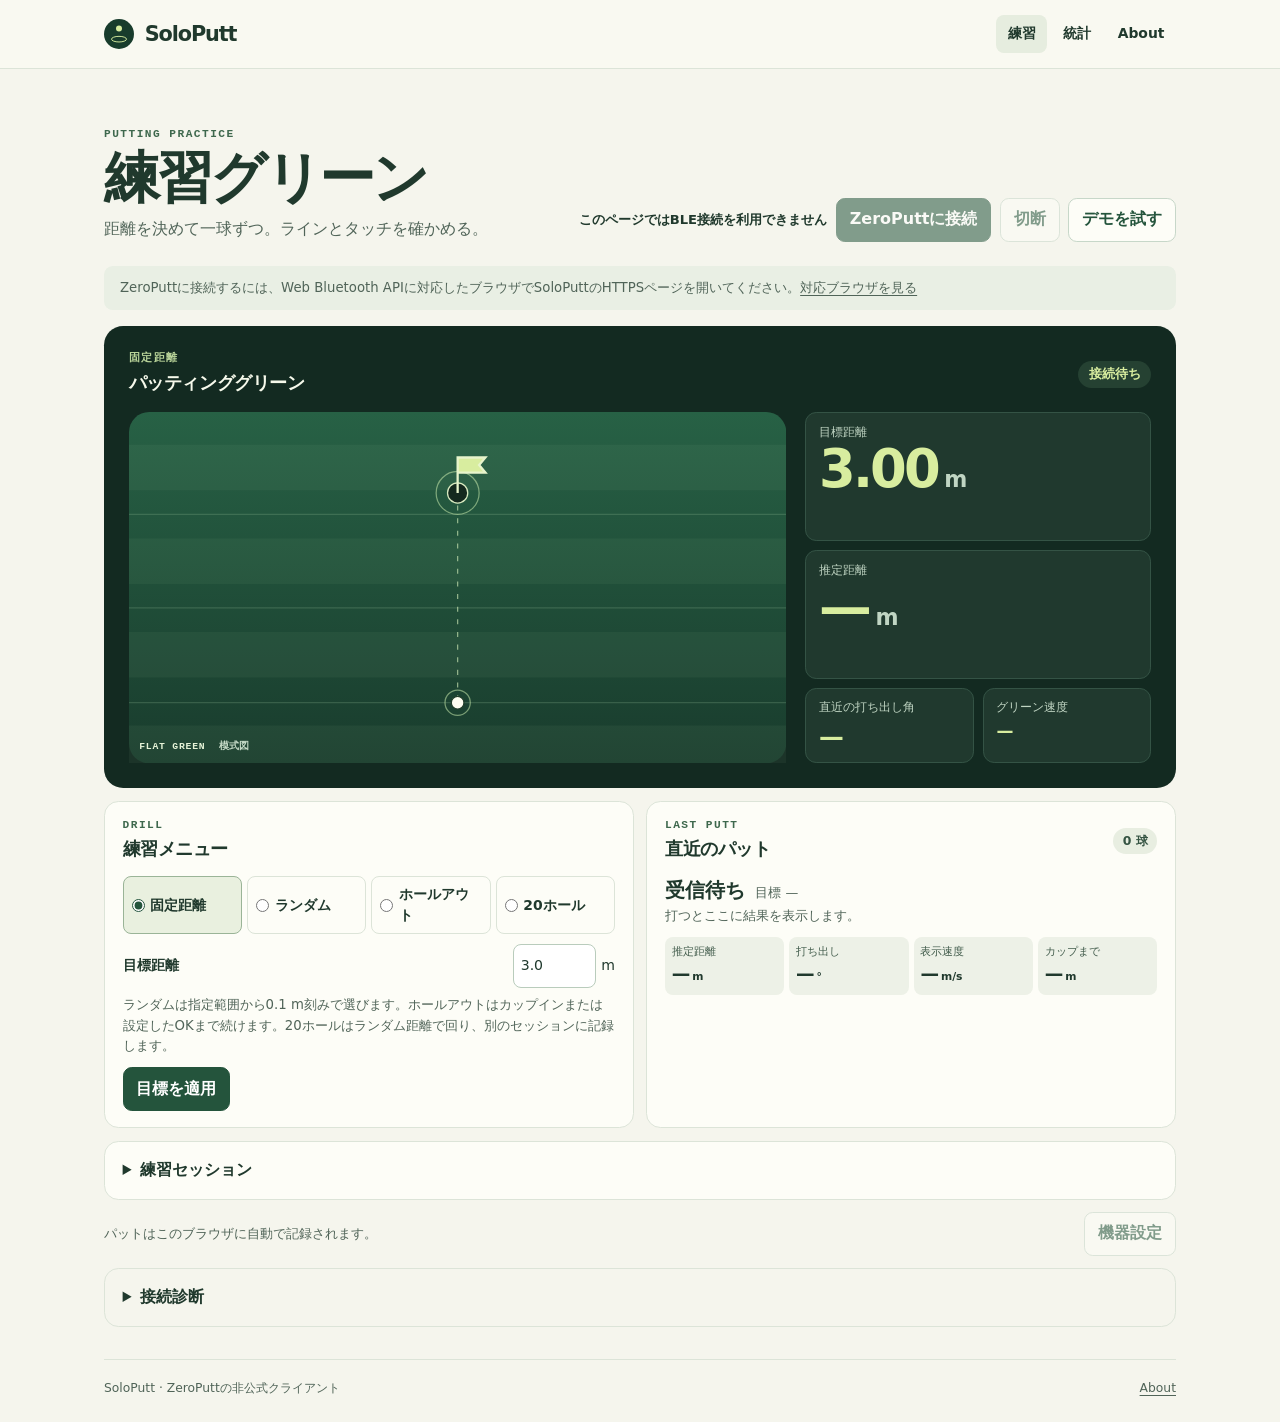
==== commit bb734dbf: "打ち出し距離を表示させる" ====
--- a/site/index.html
+++ b/site/index.html
@@ -31,6 +31,7 @@
           <button id="disconnect" class="secondary" type="button" disabled>切断</button>
           <button id="practice-demo-toggle" class="secondary" type="button" aria-controls="demo-controls" aria-expanded="false">デモを試す</button>
         </div>
+        <p id="screen-wake-note" class="note wake-note" role="status" hidden>画面を点灯し続けられません。iPadの「設定」→「画面表示と明るさ」→「自動ロック」を一時的に「しない」にしてください。</p>
       </div>
     </section>
     <p id="compatibility" class="note banner" hidden>ZeroPuttに接続するには、Web Bluetooth APIに対応したブラウザでSoloPuttのHTTPSページを開いてください。<a href="./about/#browser-heading">対応ブラウザを見る</a></p>
@@ -67,8 +68,8 @@
           <span class="course-caption">FLAT GREEN <span>模式図</span></span>
         </div>
         <dl class="console-values">
-          <div><dt>目標距離</dt><dd><span id="target">3.0</span><small>m</small></dd></div>
-          <div><dt>残り距離</dt><dd><span id="remaining">3.00</span><small>m</small></dd></div>
+          <div><dt id="distance-label">目標距離</dt><dd><span id="remaining">3.00</span><small>m</small></dd></div>
+          <div><dt>推定距離</dt><dd><span id="shot-distance-progress">—</span><small>m</small></dd></div>
           <div class="console-detail"><dt>直近の打ち出し角</dt><dd id="green-angle">—</dd></div>
           <div class="console-detail"><dt>グリーン速度</dt><dd id="green-speed">—</dd></div>
         </dl>
--- a/site/assets/css/style.css
+++ b/site/assets/css/style.css
@@ -35,6 +35,7 @@
 .note { color: var(--text-muted); font-size: .83rem; }
 .banner { padding: .75rem 1rem; background: #e9efe4; border-radius: .55rem; margin-block: 0 1rem; }
 .connection, .connection-actions, .row, .actions, .utility-bar { display: flex; flex-wrap: wrap; align-items: center; gap: .55rem; }
+.wake-note { max-width: 24rem; margin: .35rem 0 0; }
 .row, .utility-bar { justify-content: space-between; gap: .5rem 1rem; }
 .status { font-size: .82rem; font-weight: 700; }
 .status[data-state="ready"] { color: #195d3d; }
@@ -93,7 +94,7 @@
 .panel { min-width: 0; border: 1px solid var(--line); border-radius: .9rem; background: var(--paper); padding: 1rem 1.1rem; }
 .panel-heading h2 { margin-top: .12rem; }
 .scenario-control { padding: 0; margin: .8rem 0 .6rem; border: 0; display: flex; gap: .32rem; }
-.scenario-control label { display: flex; align-items: center; gap: .35rem; flex: 1; min-height: 44px; padding: .4rem .5rem; border-radius: .5rem; border: 1px solid var(--line); cursor: pointer; font-size: .87rem; font-weight: 700; }
+.scenario-control label { min-width: 0; display: flex; align-items: center; gap: .35rem; flex: 1; min-height: 44px; padding: .4rem .5rem; border-radius: .5rem; border: 1px solid var(--line); cursor: pointer; font-size: .87rem; font-weight: 700; }
 .scenario-control label:has(:checked) { background: #e9f0df; border-color: #9ab497; }
 .scenario-control input { margin: 0; accent-color: var(--green); }
 .distance-control { display: flex; align-items: center; justify-content: space-between; flex-wrap: wrap; gap: .5rem 1rem; margin-bottom: .45rem; font-size: .88rem; }
@@ -189,6 +190,7 @@
   .console-values > div { padding: .45rem .36rem; }
   .console-values dt { font-size: .68rem; }
   .about-grid { grid-template-columns: 1fr; }
+  .scenario-control { display: grid; grid-template-columns: repeat(2, minmax(0, 1fr)); }
   .stat-cards { grid-template-columns: repeat(2, minmax(0, 1fr)); gap: .3rem; }
   .stat-cards .panel { padding: .5rem .4rem; }
 }
@@ -226,6 +228,7 @@
 }
 
 .round-progress { margin-top: .7rem; color: #cbe3b7; font-size: .85rem; font-weight: 700; }
+.test-progress { margin-top: 0; margin-bottom: .6rem; }
 .round-notice:not(:empty) { margin-top: .35rem; color: #ffe0aa; font-size: .82rem; }
 .shot-round { margin-top: .3rem; font-size: .88rem; font-weight: 750; }
 .finish-totals { display: grid; grid-template-columns: repeat(auto-fit, minmax(7.3rem, 1fr)); gap: .4rem; margin-block: .7rem .45rem; }
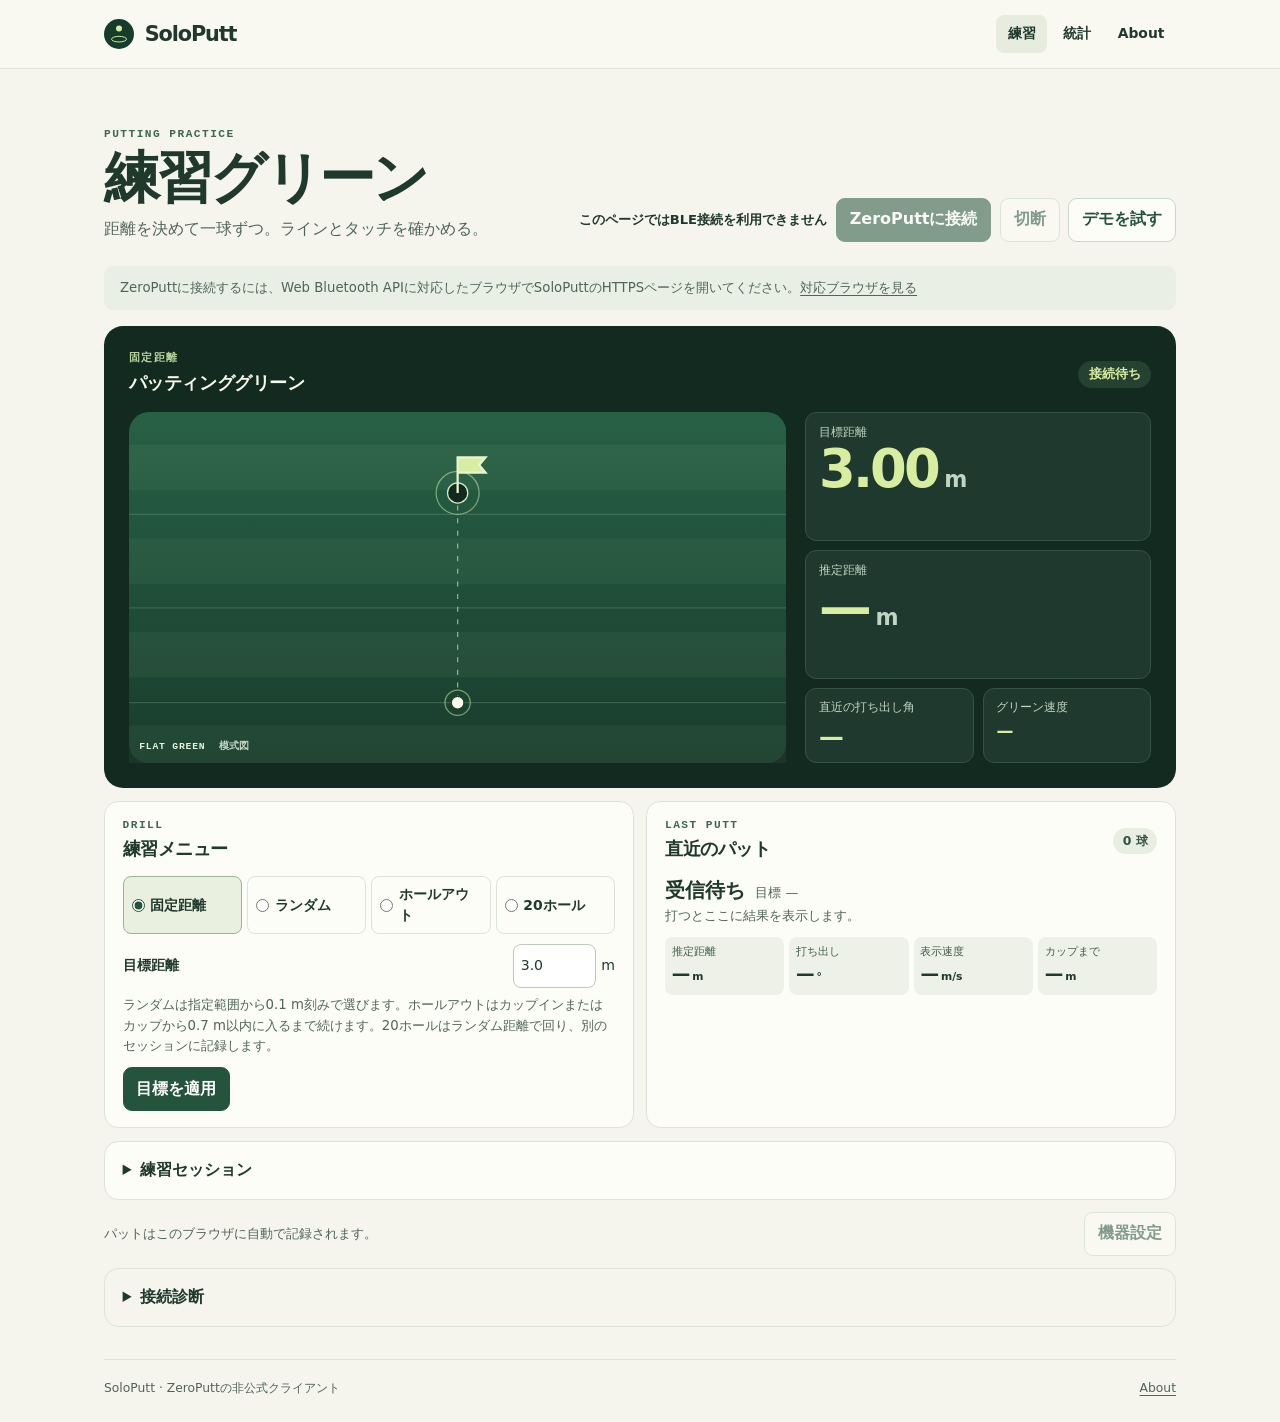
==== commit dcedeaea: "練習ページのOK距離の表記を更新" ====
--- a/site/index.html
+++ b/site/index.html
@@ -99,16 +99,11 @@
             <label><input type="radio" name="scenario" value="test"><span>20ホール</span></label>
           </fieldset>
           <fieldset id="finish-distance-options" class="finish-distance-options" hidden>
-            <legend>ホールアウトの設定</legend>
+            <legend>ホールアウトの開始距離</legend>
             <div id="finish-start-choice">
               <label><input type="radio" name="finish-distance" value="fixed" checked> 固定</label>
               <label><input type="radio" name="finish-distance" value="random"> ランダム</label>
             </div>
-            <label for="ok-distance">OKの距離
-              <select id="ok-distance" name="ok-distance">
-                <option value="0">なし</option><option value="0.3">30 cm</option><option value="0.5" selected>50 cm</option>
-              </select>
-            </label>
           </fieldset>
           <div id="single-distance" class="distance-control">
             <label for="target-range" id="target-label">目標距離</label>
@@ -118,7 +113,7 @@
             <label>下限 <input id="distance-min" type="number" min="0.5" max="20" step="0.1" value="0.5" inputmode="decimal" required disabled> m</label>
             <label>上限 <input id="distance-max" type="number" min="0.5" max="20" step="0.1" value="3.0" inputmode="decimal" required disabled> m</label>
           </div>
-          <p class="note">ランダムは指定範囲から0.1 m刻みで選びます。ホールアウトはカップインまたは設定したOKまで続けます。20ホールはランダム距離で回り、別のセッションに記録します。</p>
+          <p class="note">ランダムは指定範囲から0.1 m刻みで選びます。ホールアウトはカップインまたはカップから0.7 m以内に入るまで続けます。20ホールはランダム距離で回り、別のセッションに記録します。</p>
           <button id="apply-practice" type="submit" class="apply-target">目標を適用</button>
         </form>
       </section>
